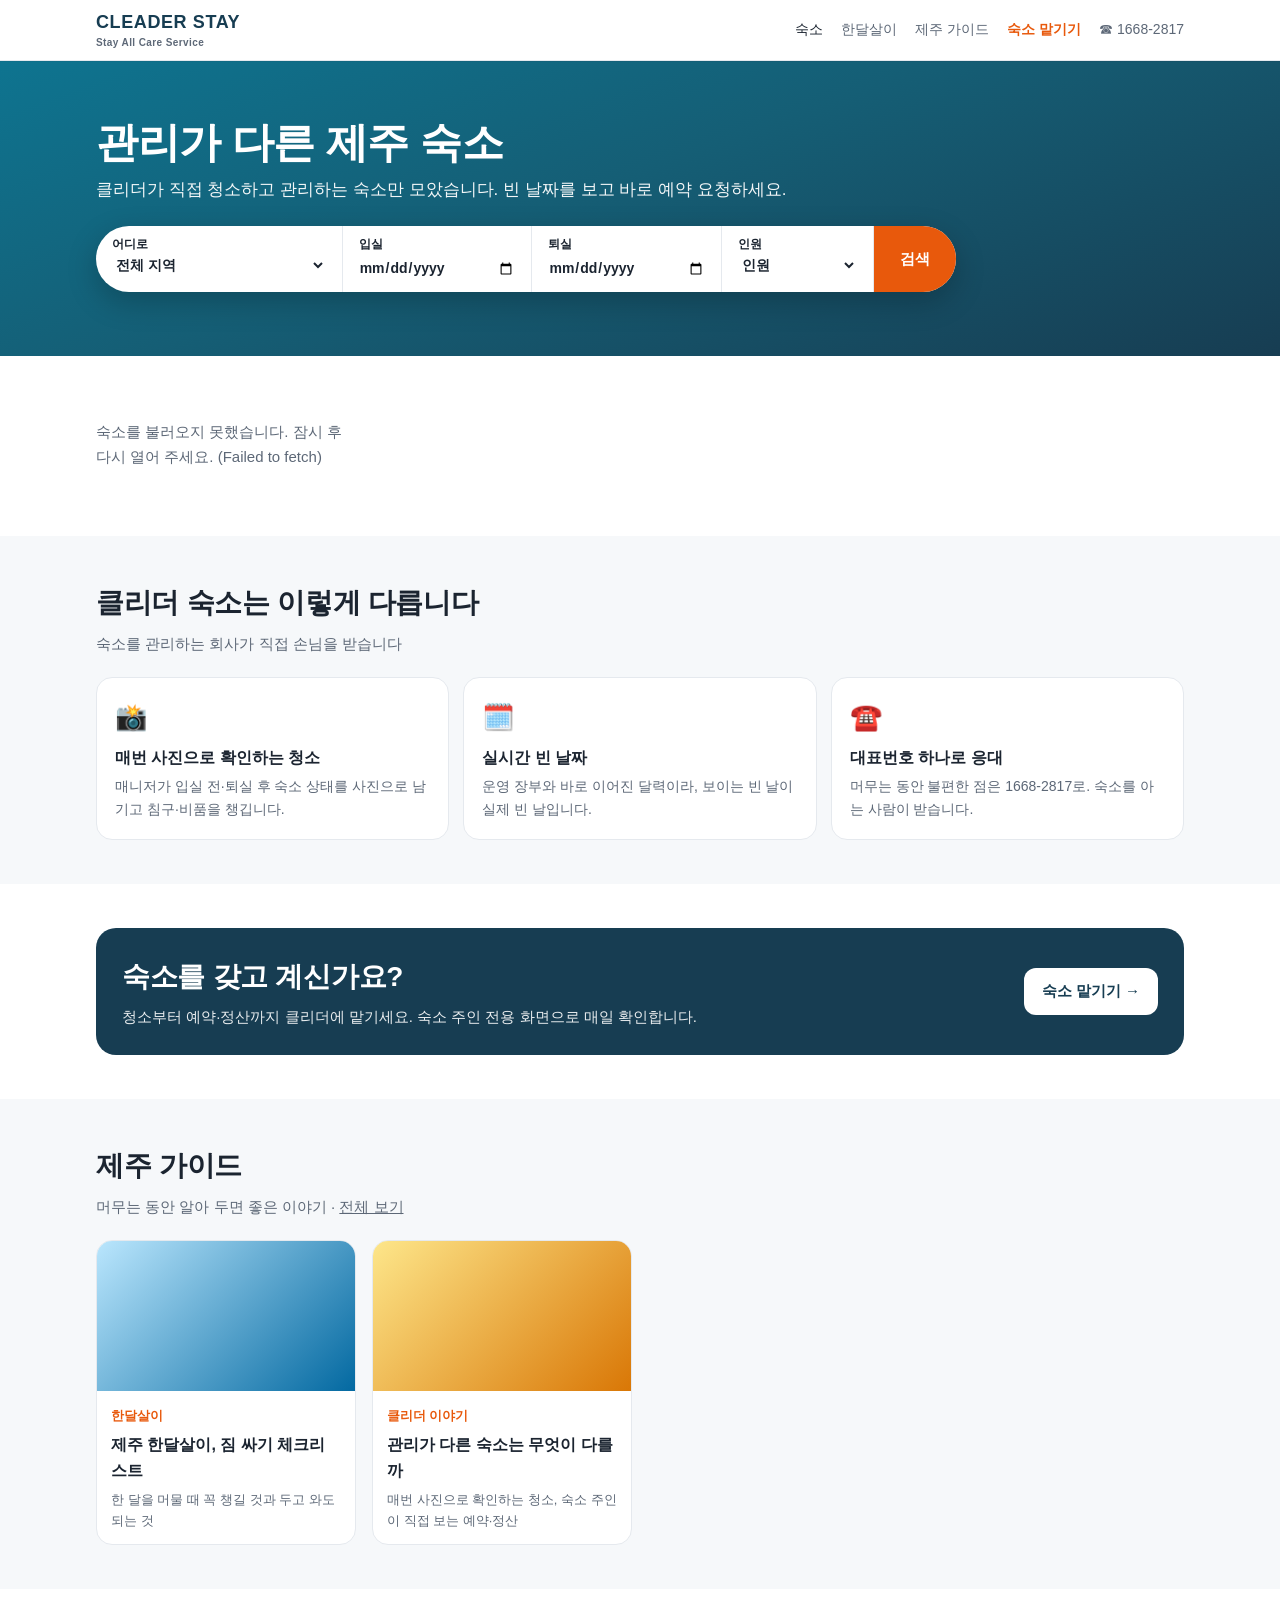
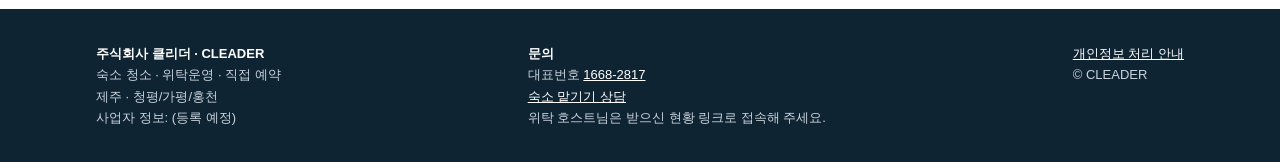
==== index.html @ aacdc653 "Add CLEADER STAY homepage prototype" ====
<!doctype html>
<html lang="ko">
<head>
<meta charset="utf-8">
<meta name="viewport" content="width=device-width,initial-scale=1">
<title>CLEADER STAY · 관리가 다른 제주 숙소</title>
<meta name="description" content="클리더가 직접 청소하고 관리하는 제주·청평 숙소. 단박부터 한달살이까지 빈 날짜를 보고 바로 예약 요청하세요. 문의 1668-2817">
<meta name="robots" content="noindex">
<link rel="stylesheet" href="style.css">
</head>
<body data-page="home">
<header id="hd"></header>
<section class="hero">
  <div class="wrap">
    <h1>관리가 다른 제주 숙소</h1>
    <p>클리더가 직접 청소하고 관리하는 숙소만 모았습니다. 빈 날짜를 보고 바로 예약 요청하세요.</p>
    <form class="search" id="searchForm" autocomplete="off">
      <label>어디로<select id="f-area"><option value="">전체 지역</option></select></label>
      <label>입실<input type="date" id="f-in"></label>
      <label>퇴실<input type="date" id="f-out"></label>
      <label>인원<select id="f-ppl"><option value="">인원</option><option>1</option><option>2</option><option>3</option><option>4</option><option>5</option><option>6</option><option>8</option><option>10</option></select></label>
      <button type="submit">검색</button>
    </form>
  </div>
</section>
<main>
  <div class="wrap">
    <div class="chips" id="chips"></div>
    <div class="grid" id="grid"></div>
  </div>
  <section class="sec soft">
    <div class="wrap">
      <h2>클리더 숙소는 이렇게 다릅니다</h2>
      <p class="lead">숙소를 관리하는 회사가 직접 손님을 받습니다</p>
      <div class="cards3">
        <div class="box"><div class="ic">📸</div><h3>매번 사진으로 확인하는 청소</h3><p>매니저가 입실 전·퇴실 후 숙소 상태를 사진으로 남기고 침구·비품을 챙깁니다.</p></div>
        <div class="box"><div class="ic">🗓️</div><h3>실시간 빈 날짜</h3><p>운영 장부와 바로 이어진 달력이라, 보이는 빈 날이 실제 빈 날입니다.</p></div>
        <div class="box"><div class="ic">☎️</div><h3>대표번호 하나로 응대</h3><p>머무는 동안 불편한 점은 1668-2817로. 숙소를 아는 사람이 받습니다.</p></div>
      </div>
    </div>
  </section>
  <section class="sec">
    <div class="wrap">
      <div class="band">
        <div><h2 style="margin:0 0 4px">숙소를 갖고 계신가요?</h2><p>청소부터 예약·정산까지 클리더에 맡기세요. 숙소 주인 전용 화면으로 매일 확인합니다.</p></div>
        <a class="btn w" href="host.html">숙소 맡기기 →</a>
      </div>
    </div>
  </section>
  <section class="sec soft">
    <div class="wrap">
      <h2>제주 가이드</h2>
      <p class="lead">머무는 동안 알아 두면 좋은 이야기 · <a href="guide.html">전체 보기</a></p>
      <div class="glist" id="guideTeaser"></div>
    </div>
  </section>
</main>
<footer id="ft"></footer>
<script src="guide-data.js"></script>
<script src="app.js"></script>
</body>
</html>
---- style.css ----
:root{--ink:#1b2430;--sub:#5d6877;--line:#e5e9ee;--navy:#173d52;--accent:#e8590c;--bg:#fff;--soft:#f6f8fa;--ok:#15803d}
*{box-sizing:border-box}
html{-webkit-text-size-adjust:100%}
body{margin:0;background:var(--bg);color:var(--ink);font:15px/1.65 -apple-system,BlinkMacSystemFont,"Apple SD Gothic Neo","Pretendard","Malgun Gothic",sans-serif}
a{color:inherit}
img{max-width:100%;display:block}
.wrap{max-width:1120px;margin:0 auto;padding:0 16px}
/* header */
.hd{position:sticky;top:0;z-index:20;background:rgba(255,255,255,.96);backdrop-filter:blur(6px);border-bottom:1px solid var(--line)}
.hd .wrap{display:flex;align-items:center;justify-content:space-between;height:60px;gap:12px}
.logo{text-decoration:none;font-weight:900;letter-spacing:.6px;color:var(--navy);font-size:18px;white-space:nowrap}
.logo small{display:block;font-size:10px;font-weight:600;letter-spacing:.4px;color:var(--sub);margin-top:-3px}
.nav{display:flex;gap:18px;align-items:center;font-size:14px}
.nav a{text-decoration:none;color:var(--sub)}.nav a.on,.nav a:hover{color:var(--ink)}
.nav .host{color:var(--accent);font-weight:700}
.menu-btn{display:none;border:1px solid var(--line);background:#fff;border-radius:10px;padding:6px 10px;font:inherit}
@media (max-width:760px){.nav{display:none;position:absolute;top:60px;left:0;right:0;background:#fff;flex-direction:column;align-items:flex-start;padding:12px 16px;border-bottom:1px solid var(--line)}.nav.open{display:flex}.menu-btn{display:block}}
/* hero */
.hero{background:linear-gradient(160deg,#0e7490 0%,#155e75 45%,#173d52 100%) center/cover;color:#fff;padding:56px 0 64px;position:relative}
.hero.has-img{background-blend-mode:multiply}
.hero h1{margin:0 0 6px;font-size:clamp(26px,4.4vw,42px);line-height:1.25;letter-spacing:-.5px}
.hero p{margin:0 0 22px;opacity:.95;font-size:clamp(14px,2vw,17px)}
.search{display:grid;grid-template-columns:1.3fr 1fr 1fr .8fr auto;background:#fff;color:var(--ink);border-radius:999px;box-shadow:0 10px 30px rgba(0,0,0,.22);overflow:hidden;max-width:860px}
.search label{display:block;padding:9px 16px;border-right:1px solid var(--line);font-size:12px;font-weight:700}
.search select,.search input{display:block;width:100%;border:0;font:inherit;font-size:14px;padding:2px 0;background:transparent;color:var(--ink);outline:none}
.search button{border:0;background:var(--accent);color:#fff;font:inherit;font-weight:800;padding:0 26px;cursor:pointer}
@media (max-width:760px){.search{grid-template-columns:1fr 1fr;border-radius:18px}.search label{border-bottom:1px solid var(--line)}.search button{grid-column:1/-1;padding:12px}}
/* chips & grid */
.chips{display:flex;gap:8px;overflow-x:auto;padding:16px 0 6px;scrollbar-width:none}
.chip{border:1px solid var(--line);border-radius:999px;padding:6px 14px;background:#fff;font:inherit;font-size:13px;white-space:nowrap;cursor:pointer}
.chip.on{background:var(--navy);border-color:var(--navy);color:#fff}
.grid{display:grid;grid-template-columns:repeat(auto-fill,minmax(250px,1fr));gap:22px 18px;padding:12px 0 36px}
.room{text-decoration:none;color:inherit;display:block}
.room .ph{aspect-ratio:4/3;border-radius:16px;background:linear-gradient(135deg,#7dd3fc,#0e7490) center/cover no-repeat;position:relative;overflow:hidden}
.room .badge{position:absolute;left:10px;top:10px;background:#fff;color:var(--ink);font-size:12px;font-weight:700;padding:3px 10px;border-radius:999px}
.room .badge.no{background:#1f2937;color:#fff}
.room h3{margin:10px 0 0;font-size:16px}
.room .meta{color:var(--sub);font-size:13px}
.room .price{margin-top:2px;font-weight:700}
.empty{color:var(--sub);padding:30px 0}
/* sections */
.sec{padding:44px 0}.sec.soft{background:var(--soft)}
.sec h2{margin:0 0 6px;font-size:clamp(20px,3vw,28px);letter-spacing:-.3px}
.sec .lead{color:var(--sub);margin:0 0 20px}
.cards3{display:grid;grid-template-columns:repeat(auto-fit,minmax(230px,1fr));gap:14px}
.box{background:#fff;border:1px solid var(--line);border-radius:16px;padding:18px}
.box .ic{font-size:26px}.box h3{margin:6px 0 4px;font-size:16px}.box p{margin:0;color:var(--sub);font-size:14px}
.band{background:var(--navy);color:#fff;border-radius:20px;padding:26px;display:flex;flex-wrap:wrap;gap:16px;align-items:center;justify-content:space-between}
.band h2{color:#fff}.band p{margin:0;opacity:.9}
.btn{display:inline-block;text-decoration:none;border:0;border-radius:12px;padding:11px 18px;font:inherit;font-weight:800;cursor:pointer;background:var(--accent);color:#fff}
.btn.w{background:#fff;color:var(--navy)}.btn.line{background:#fff;color:var(--navy);border:1px solid var(--line)}
.btn:disabled{opacity:.5;cursor:not-allowed}
/* guide */
.glist{display:grid;grid-template-columns:repeat(auto-fill,minmax(260px,1fr));gap:16px}
.gcard{text-decoration:none;color:inherit;border:1px solid var(--line);border-radius:16px;overflow:hidden;background:#fff;display:block}
.gcard .gp{height:150px;background:linear-gradient(135deg,#fde68a,#f59e0b)}
.gcard div.t{padding:12px 14px}.gcard small{color:var(--accent);font-weight:700}.gcard h3{margin:4px 0;font-size:16px}.gcard p{margin:0;color:var(--sub);font-size:13px}
.article{max-width:720px;margin:0 auto}.article h1{font-size:clamp(24px,4vw,34px);line-height:1.3;margin:0 0 8px}.article h2{font-size:19px;margin:26px 0 8px}
.article .cover{height:240px;border-radius:18px;margin:16px 0 20px}
.article ul{padding-left:20px}.article li{margin:4px 0}
/* room detail */
.gal{display:grid;grid-template-columns:2fr 1fr 1fr;grid-template-rows:180px 180px;gap:8px;border-radius:18px;overflow:hidden;margin:18px 0}
.gal div{background:linear-gradient(135deg,#7dd3fc,#0e7490) center/cover no-repeat;cursor:pointer}
.gal div:first-child{grid-row:1/3}
@media (max-width:760px){.gal{grid-template-columns:1fr 1fr;grid-template-rows:220px 110px}.gal div:first-child{grid-column:1/-1;grid-row:auto}.gal div:nth-child(n+4){display:none}}
.detail{display:grid;grid-template-columns:minmax(0,1fr) 360px;gap:32px;align-items:start}
@media (max-width:900px){.detail{grid-template-columns:1fr}}
.detail h1{margin:0;font-size:clamp(22px,3.4vw,30px)}
.tags{display:flex;flex-wrap:wrap;gap:6px;margin:10px 0}.tags span{background:var(--soft);border:1px solid var(--line);border-radius:999px;padding:2px 10px;font-size:12px}
.desc{white-space:pre-wrap}
.bookbox{position:sticky;top:76px;border:1px solid var(--line);border-radius:18px;padding:18px;box-shadow:0 8px 26px rgba(0,0,0,.08);background:#fff}
.bookbox .pr{font-size:20px;font-weight:800;margin-bottom:6px}
.cal-head{display:flex;justify-content:space-between;align-items:center;margin:8px 0}
.cal-head button{border:1px solid var(--line);background:#fff;border-radius:8px;padding:2px 10px;font:inherit;cursor:pointer}
.cal{display:grid;grid-template-columns:repeat(7,1fr);gap:3px;text-align:center;font-size:13px}
.cal .w{font-size:11px;color:var(--sub)}
.cal .d{padding:6px 0;border-radius:8px;cursor:pointer}
.cal .d:hover{background:#ffedd5}
.cal .d.x{color:#b6bec8;text-decoration:line-through;cursor:not-allowed;background:#f3f4f6}
.cal .d.past{color:#cbd2da;cursor:not-allowed}
.cal .d.sel{background:var(--accent);color:#fff;font-weight:800}
.cal .d.mid{background:#fed7aa}
.legend{font-size:12px;color:var(--sub);margin:6px 0 10px}
.form label{display:block;font-size:13px;font-weight:600;margin-top:8px}
.form input,.form select,.form textarea{display:block;width:100%;margin-top:3px;padding:9px 10px;border:1px solid #d5dbe2;border-radius:10px;font:inherit;background:#fff}
.form textarea{min-height:80px}
.form .two{display:grid;grid-template-columns:1fr 1fr;gap:8px}
.form .chk{display:flex;gap:8px;align-items:flex-start;font-weight:400;font-size:13px;margin-top:10px}.form .chk input{width:auto;margin-top:4px}
.form .hp{position:absolute;left:-9999px;width:1px;height:1px;overflow:hidden}
.note{font-size:12px;color:var(--sub);margin-top:8px}
.msg{margin-top:10px;font-size:14px;min-height:20px}.msg.ok{color:var(--ok);font-weight:700}.msg.bad{color:#b91c1c}
/* steps */
.steps{display:grid;grid-template-columns:repeat(auto-fit,minmax(170px,1fr));gap:10px;counter-reset:s}
.steps div{background:#fff;border:1px solid var(--line);border-radius:14px;padding:14px;counter-increment:s}
.steps div::before{content:counter(s);display:inline-block;width:24px;height:24px;border-radius:50%;background:var(--navy);color:#fff;text-align:center;font-size:13px;line-height:24px;margin-right:6px;font-weight:800}
.mock{border:1px solid var(--line);border-radius:16px;overflow:hidden;background:#fff;box-shadow:0 8px 24px rgba(0,0,0,.07)}
.mock .mh{background:#173d52;color:#fff;padding:10px 14px;font-weight:700;font-size:14px}
.mock .mc{display:grid;grid-template-columns:repeat(7,1fr);gap:3px;padding:12px;font-size:11px}
.mock .mc span{border:1px solid #eef1f4;border-radius:6px;height:40px;padding:2px 4px;color:var(--sub)}
.mock .bar{height:12px;border-radius:6px;margin-top:4px}
/* footer */
.ft{background:#0f2433;color:#c8d3dc;padding:34px 0;font-size:13px;margin-top:20px}
.ft a{color:#fff}.ft .cols{display:flex;flex-wrap:wrap;gap:28px;justify-content:space-between}
.ft b{color:#fff}
.call{position:fixed;right:16px;bottom:16px;z-index:30;background:var(--accent);color:#fff;text-decoration:none;font-weight:800;border-radius:999px;padding:12px 18px;box-shadow:0 8px 20px rgba(232,89,12,.4)}
@media (min-width:900px){.call{display:none}}
.crumb{font-size:13px;color:var(--sub);padding-top:16px}.crumb a{color:var(--sub)}
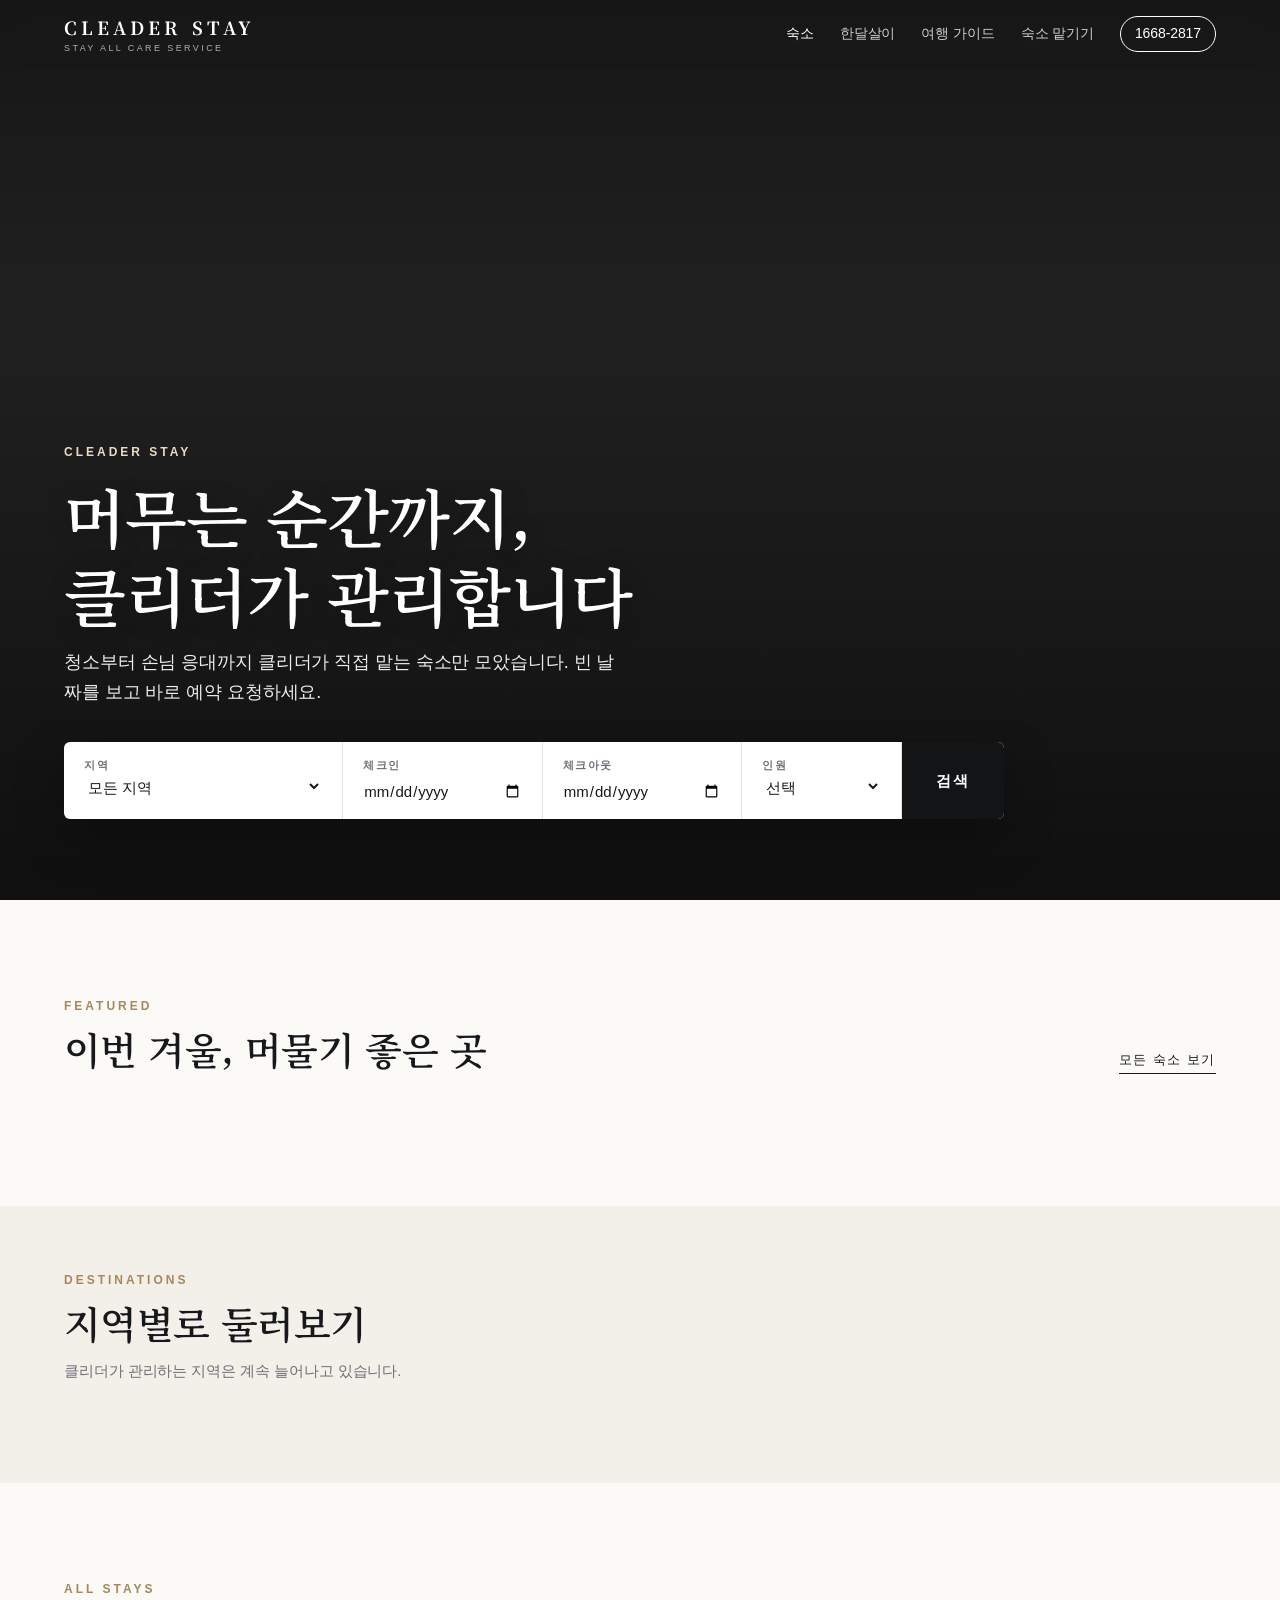
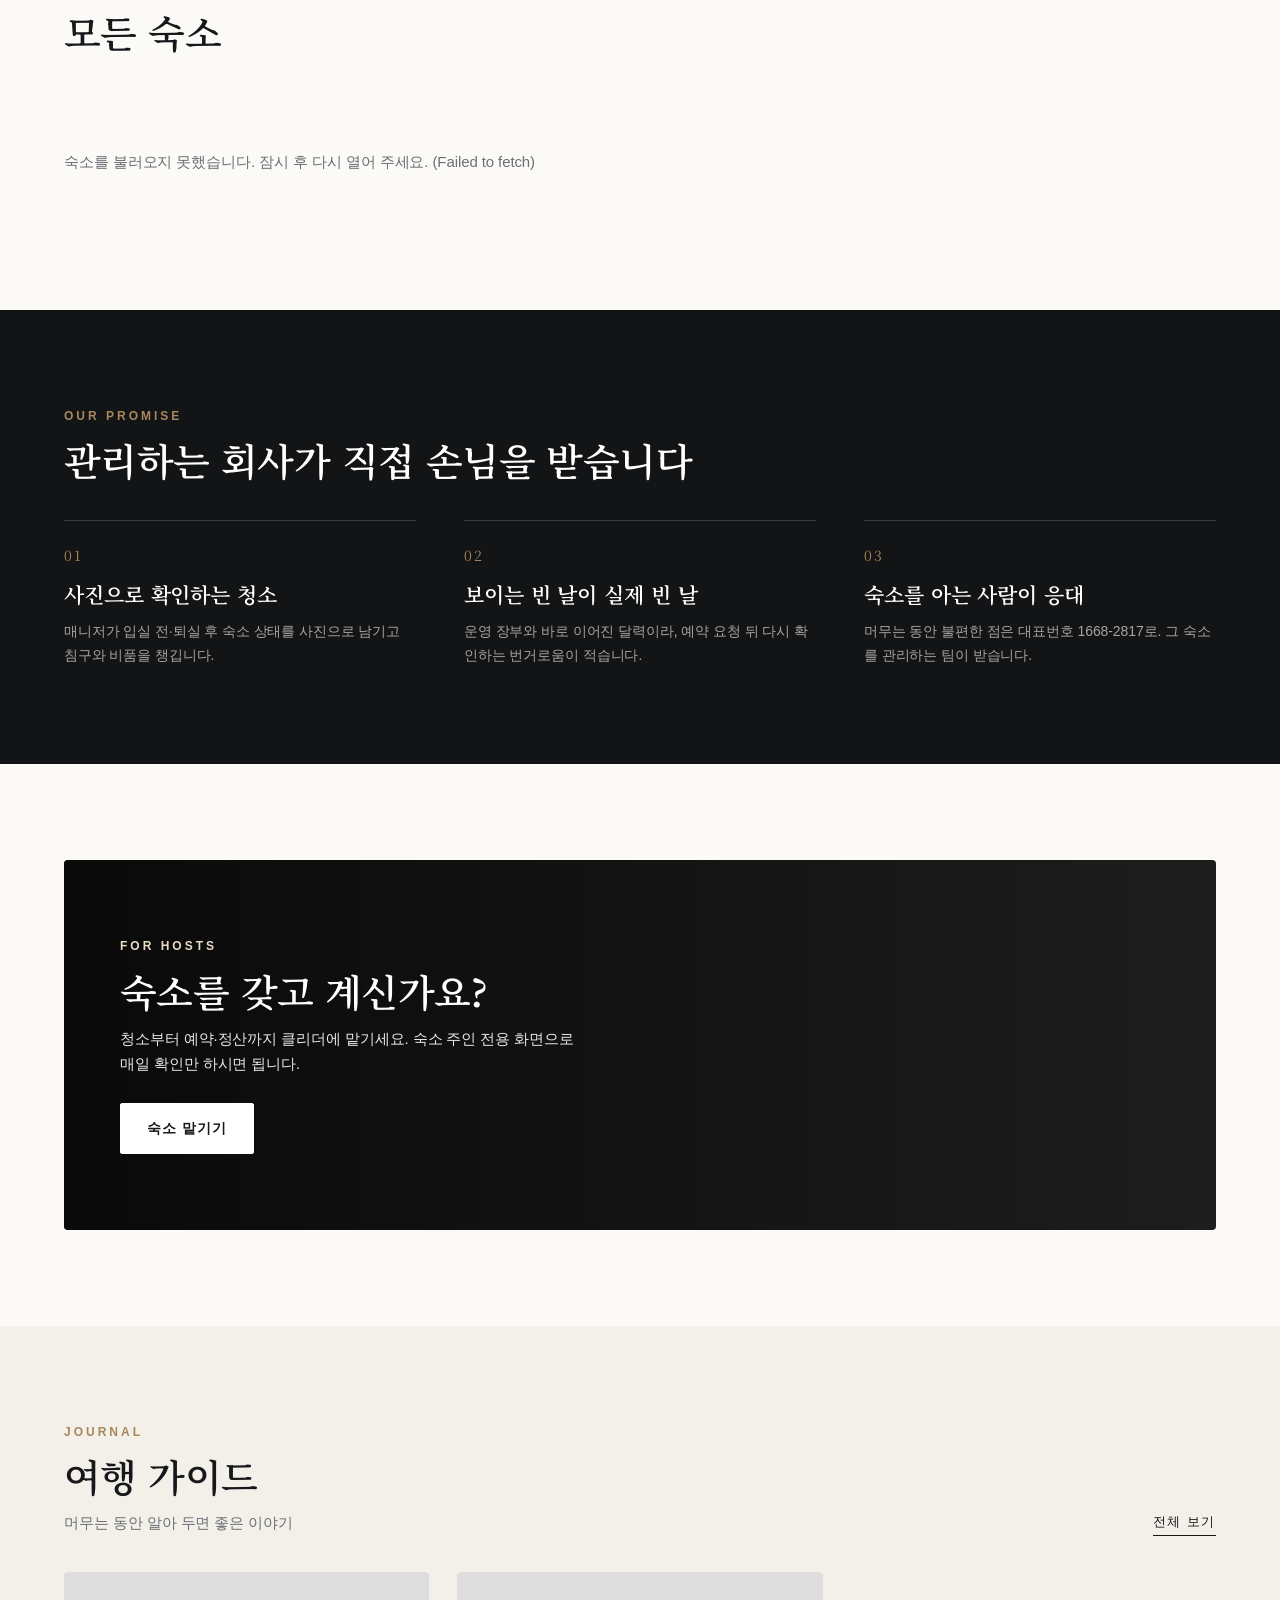
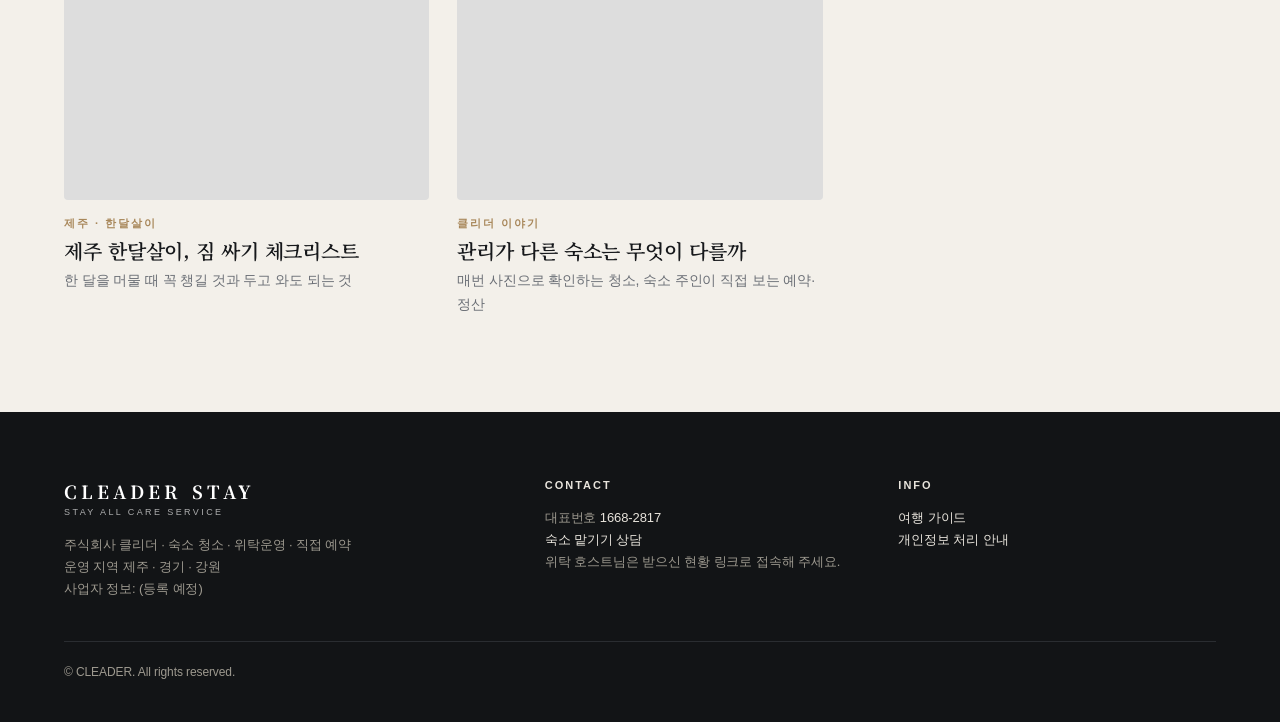
==== commit 9043b6ab: "Add files via upload" ====
--- a/index.html
+++ b/index.html
@@ -3,59 +3,79 @@
 <head>
 <meta charset="utf-8">
 <meta name="viewport" content="width=device-width,initial-scale=1">
-<title>CLEADER STAY · 관리가 다른 제주 숙소</title>
-<meta name="description" content="클리더가 직접 청소하고 관리하는 제주·청평 숙소. 단박부터 한달살이까지 빈 날짜를 보고 바로 예약 요청하세요. 문의 1668-2817">
+<title>CLEADER STAY · 머무는 순간까지, 클리더가 관리합니다</title>
+<meta name="description" content="클리더가 직접 청소하고 관리하는 숙소. 단박부터 한달살이까지 빈 날짜를 보고 바로 예약 요청하세요. 문의 1668-2817">
 <meta name="robots" content="noindex">
+<link rel="preconnect" href="https://fonts.googleapis.com"><link rel="preconnect" href="https://fonts.gstatic.com" crossorigin>
+<link href="https://fonts.googleapis.com/css2?family=Noto+Serif+KR:wght@500;600;700&display=swap" rel="stylesheet">
 <link rel="stylesheet" href="style.css">
 </head>
-<body data-page="home">
+<body data-page="home" class="over">
 <header id="hd"></header>
-<section class="hero">
+<section class="hero" id="hero">
   <div class="wrap">
-    <h1>관리가 다른 제주 숙소</h1>
-    <p>클리더가 직접 청소하고 관리하는 숙소만 모았습니다. 빈 날짜를 보고 바로 예약 요청하세요.</p>
+    <div class="eyebrow">CLEADER STAY</div>
+    <h1>머무는 순간까지,<br>클리더가 관리합니다</h1>
+    <p class="sub">청소부터 손님 응대까지 클리더가 직접 맡는 숙소만 모았습니다. 빈 날짜를 보고 바로 예약 요청하세요.</p>
     <form class="search" id="searchForm" autocomplete="off">
-      <label>어디로<select id="f-area"><option value="">전체 지역</option></select></label>
-      <label>입실<input type="date" id="f-in"></label>
-      <label>퇴실<input type="date" id="f-out"></label>
-      <label>인원<select id="f-ppl"><option value="">인원</option><option>1</option><option>2</option><option>3</option><option>4</option><option>5</option><option>6</option><option>8</option><option>10</option></select></label>
+      <label>지역<select id="f-area"><option value="">모든 지역</option></select></label>
+      <label>체크인<input type="date" id="f-in"></label>
+      <label>체크아웃<input type="date" id="f-out"></label>
+      <label>인원<select id="f-ppl"><option value="">선택</option><option>1</option><option>2</option><option>3</option><option>4</option><option>5</option><option>6</option><option>8</option><option>10</option></select></label>
       <button type="submit">검색</button>
     </form>
   </div>
+  <div class="credit" id="heroCredit"></div>
 </section>
 <main>
-  <div class="wrap">
-    <div class="chips" id="chips"></div>
-    <div class="grid" id="grid"></div>
-  </div>
-  <section class="sec soft">
+  <section class="sec">
     <div class="wrap">
-      <h2>클리더 숙소는 이렇게 다릅니다</h2>
-      <p class="lead">숙소를 관리하는 회사가 직접 손님을 받습니다</p>
-      <div class="cards3">
-        <div class="box"><div class="ic">📸</div><h3>매번 사진으로 확인하는 청소</h3><p>매니저가 입실 전·퇴실 후 숙소 상태를 사진으로 남기고 침구·비품을 챙깁니다.</p></div>
-        <div class="box"><div class="ic">🗓️</div><h3>실시간 빈 날짜</h3><p>운영 장부와 바로 이어진 달력이라, 보이는 빈 날이 실제 빈 날입니다.</p></div>
-        <div class="box"><div class="ic">☎️</div><h3>대표번호 하나로 응대</h3><p>머무는 동안 불편한 점은 1668-2817로. 숙소를 아는 사람이 받습니다.</p></div>
+      <div class="sh"><div><div class="eyebrow">Featured</div><h2 id="featTitle">지금, 머물기 좋은 곳</h2></div><a class="more" href="#all">모든 숙소 보기</a></div>
+      <div class="feature" id="feature"></div>
+    </div>
+  </section>
+  <section class="sec soft tight" id="regionSec">
+    <div class="wrap">
+      <div class="sh"><div><div class="eyebrow">Destinations</div><h2>지역별로 둘러보기</h2><p>클리더가 관리하는 지역은 계속 늘어나고 있습니다.</p></div></div>
+      <div class="regions" id="regions"></div>
+    </div>
+  </section>
+  <section class="sec" id="all">
+    <div class="wrap">
+      <div class="sh"><div><div class="eyebrow">All stays</div><h2 id="allTitle">모든 숙소</h2></div></div>
+      <div class="filters" id="chips"></div>
+      <div class="grid" id="grid"></div>
+    </div>
+  </section>
+  <section class="sec dark">
+    <div class="wrap">
+      <div class="sh"><div><div class="eyebrow">Our promise</div><h2 style="color:#fff">관리하는 회사가 직접 손님을 받습니다</h2></div></div>
+      <div class="promise">
+        <div><em>01</em><h3>사진으로 확인하는 청소</h3><p>매니저가 입실 전·퇴실 후 숙소 상태를 사진으로 남기고 침구와 비품을 챙깁니다.</p></div>
+        <div><em>02</em><h3>보이는 빈 날이 실제 빈 날</h3><p>운영 장부와 바로 이어진 달력이라, 예약 요청 뒤 다시 확인하는 번거로움이 적습니다.</p></div>
+        <div><em>03</em><h3>숙소를 아는 사람이 응대</h3><p>머무는 동안 불편한 점은 대표번호 1668-2817로. 그 숙소를 관리하는 팀이 받습니다.</p></div>
       </div>
     </div>
   </section>
   <section class="sec">
     <div class="wrap">
-      <div class="band">
-        <div><h2 style="margin:0 0 4px">숙소를 갖고 계신가요?</h2><p>청소부터 예약·정산까지 클리더에 맡기세요. 숙소 주인 전용 화면으로 매일 확인합니다.</p></div>
-        <a class="btn w" href="host.html">숙소 맡기기 →</a>
+      <div class="band" id="hostBand">
+        <div class="eyebrow" style="color:#e9dcc6">For hosts</div>
+        <h2>숙소를 갖고 계신가요?</h2>
+        <p>청소부터 예약·정산까지 클리더에 맡기세요. 숙소 주인 전용 화면으로 매일 확인만 하시면 됩니다.</p>
+        <a class="btn w" href="host.html">숙소 맡기기</a>
       </div>
     </div>
   </section>
   <section class="sec soft">
     <div class="wrap">
-      <h2>제주 가이드</h2>
-      <p class="lead">머무는 동안 알아 두면 좋은 이야기 · <a href="guide.html">전체 보기</a></p>
+      <div class="sh"><div><div class="eyebrow">Journal</div><h2>여행 가이드</h2><p>머무는 동안 알아 두면 좋은 이야기</p></div><a class="more" href="guide.html">전체 보기</a></div>
       <div class="glist" id="guideTeaser"></div>
     </div>
   </section>
 </main>
 <footer id="ft"></footer>
+<script src="regions.js"></script>
 <script src="guide-data.js"></script>
 <script src="app.js"></script>
 </body>
--- a/style.css
+++ b/style.css
@@ -1,107 +1,226 @@
-:root{--ink:#1b2430;--sub:#5d6877;--line:#e5e9ee;--navy:#173d52;--accent:#e8590c;--bg:#fff;--soft:#f6f8fa;--ok:#15803d}
+/* CLEADER STAY · 사진 중심 고급형 (2026-11-25) */
+:root{--ink:#16181b;--sub:#6b6f76;--line:#e7e4de;--bg:#fbfaf7;--card:#fff;--soft:#f3f0ea;--dark:#121416;--gold:#a8875a;--ok:#2f6b3a;--bad:#a33a2b;
+--serif:"Noto Serif KR","Nanum Myeongjo",serif;--sans:"Pretendard",-apple-system,BlinkMacSystemFont,"Apple SD Gothic Neo","Malgun Gothic",sans-serif}
 *{box-sizing:border-box}
-html{-webkit-text-size-adjust:100%}
-body{margin:0;background:var(--bg);color:var(--ink);font:15px/1.65 -apple-system,BlinkMacSystemFont,"Apple SD Gothic Neo","Pretendard","Malgun Gothic",sans-serif}
+html{-webkit-text-size-adjust:100%;scroll-behavior:smooth}
+body{margin:0;background:var(--bg);color:var(--ink);font:15px/1.7 var(--sans);letter-spacing:-.1px}
 a{color:inherit}
 img{max-width:100%;display:block}
-.wrap{max-width:1120px;margin:0 auto;padding:0 16px}
-/* header */
-.hd{position:sticky;top:0;z-index:20;background:rgba(255,255,255,.96);backdrop-filter:blur(6px);border-bottom:1px solid var(--line)}
-.hd .wrap{display:flex;align-items:center;justify-content:space-between;height:60px;gap:12px}
-.logo{text-decoration:none;font-weight:900;letter-spacing:.6px;color:var(--navy);font-size:18px;white-space:nowrap}
-.logo small{display:block;font-size:10px;font-weight:600;letter-spacing:.4px;color:var(--sub);margin-top:-3px}
-.nav{display:flex;gap:18px;align-items:center;font-size:14px}
-.nav a{text-decoration:none;color:var(--sub)}.nav a.on,.nav a:hover{color:var(--ink)}
-.nav .host{color:var(--accent);font-weight:700}
-.menu-btn{display:none;border:1px solid var(--line);background:#fff;border-radius:10px;padding:6px 10px;font:inherit}
-@media (max-width:760px){.nav{display:none;position:absolute;top:60px;left:0;right:0;background:#fff;flex-direction:column;align-items:flex-start;padding:12px 16px;border-bottom:1px solid var(--line)}.nav.open{display:flex}.menu-btn{display:block}}
-/* hero */
-.hero{background:linear-gradient(160deg,#0e7490 0%,#155e75 45%,#173d52 100%) center/cover;color:#fff;padding:56px 0 64px;position:relative}
-.hero.has-img{background-blend-mode:multiply}
-.hero h1{margin:0 0 6px;font-size:clamp(26px,4.4vw,42px);line-height:1.25;letter-spacing:-.5px}
-.hero p{margin:0 0 22px;opacity:.95;font-size:clamp(14px,2vw,17px)}
-.search{display:grid;grid-template-columns:1.3fr 1fr 1fr .8fr auto;background:#fff;color:var(--ink);border-radius:999px;box-shadow:0 10px 30px rgba(0,0,0,.22);overflow:hidden;max-width:860px}
-.search label{display:block;padding:9px 16px;border-right:1px solid var(--line);font-size:12px;font-weight:700}
-.search select,.search input{display:block;width:100%;border:0;font:inherit;font-size:14px;padding:2px 0;background:transparent;color:var(--ink);outline:none}
-.search button{border:0;background:var(--accent);color:#fff;font:inherit;font-weight:800;padding:0 26px;cursor:pointer}
-@media (max-width:760px){.search{grid-template-columns:1fr 1fr;border-radius:18px}.search label{border-bottom:1px solid var(--line)}.search button{grid-column:1/-1;padding:12px}}
-/* chips & grid */
-.chips{display:flex;gap:8px;overflow-x:auto;padding:16px 0 6px;scrollbar-width:none}
-.chip{border:1px solid var(--line);border-radius:999px;padding:6px 14px;background:#fff;font:inherit;font-size:13px;white-space:nowrap;cursor:pointer}
-.chip.on{background:var(--navy);border-color:var(--navy);color:#fff}
-.grid{display:grid;grid-template-columns:repeat(auto-fill,minmax(250px,1fr));gap:22px 18px;padding:12px 0 36px}
+.wrap{max-width:1200px;margin:0 auto;padding:0 24px}
+@media (max-width:640px){.wrap{padding:0 16px}}
+.serif{font-family:var(--serif)}
+.eyebrow{font-size:12px;letter-spacing:3px;text-transform:uppercase;color:var(--gold);font-weight:600}
+/* ---------- header ---------- */
+.hd{position:sticky;top:0;z-index:40;background:rgba(251,250,247,.94);backdrop-filter:blur(10px);border-bottom:1px solid var(--line);transition:background .25s,border-color .25s,color .25s}
+.hd .wrap{display:flex;align-items:center;justify-content:space-between;height:68px;gap:16px}
+.logo{text-decoration:none;font-family:var(--serif);font-weight:700;letter-spacing:4px;font-size:18px;white-space:nowrap}
+.logo small{display:block;font-family:var(--sans);font-size:9px;font-weight:500;letter-spacing:2.4px;opacity:.65;margin-top:-2px}
+.nav{display:flex;gap:26px;align-items:center;font-size:14px}
+.nav a{text-decoration:none;opacity:.78}.nav a.on,.nav a:hover{opacity:1}
+.nav .tel{border:1px solid currentColor;border-radius:999px;padding:5px 14px;opacity:1}
+.menu-btn{display:none;border:0;background:transparent;color:inherit;font-size:22px;padding:4px 6px;cursor:pointer}
+body.over .hd{position:fixed;left:0;right:0;background:transparent;border-color:transparent;color:#fff}
+body.over .hd.solid{background:rgba(251,250,247,.96);border-color:var(--line);color:var(--ink)}
+@media (max-width:860px){
+  .nav{display:none;position:absolute;top:68px;left:0;right:0;background:var(--bg);color:var(--ink);flex-direction:column;align-items:flex-start;padding:14px 20px 20px;gap:14px;border-bottom:1px solid var(--line)}
+  .nav.open{display:flex}.menu-btn{display:block}
+}
+/* ---------- hero ---------- */
+.hero{position:relative;min-height:100vh;min-height:100svh;display:flex;align-items:flex-end;color:#fff;background:#222 center/cover no-repeat}
+.hero::before{content:"";position:absolute;inset:0;background:linear-gradient(180deg,rgba(0,0,0,.35) 0%,rgba(0,0,0,.05) 35%,rgba(0,0,0,.55) 100%)}
+.hero .wrap{position:relative;width:100%;padding-bottom:9vh}
+.hero .eyebrow{color:#e9dcc6}
+.hero h1{font-family:var(--serif);font-weight:600;font-size:clamp(32px,5.6vw,64px);line-height:1.22;letter-spacing:-1px;margin:14px 0 14px;text-shadow:0 2px 24px rgba(0,0,0,.25)}
+.hero p.sub{margin:0 0 34px;font-size:clamp(15px,1.7vw,18px);opacity:.92;max-width:560px}
+.hero .credit{position:absolute;right:24px;bottom:18px;font-size:11px;opacity:.7;letter-spacing:.5px}
+.hero.short{min-height:62vh;align-items:flex-end}
+/* search */
+.search{display:grid;grid-template-columns:1.4fr 1fr 1fr .8fr auto;background:#fff;color:var(--ink);border-radius:6px;box-shadow:0 18px 50px rgba(0,0,0,.28);max-width:940px}
+.search label{display:block;padding:14px 20px;border-right:1px solid var(--line);font-size:11px;letter-spacing:1.5px;color:var(--sub);font-weight:600}
+.search select,.search input{display:block;width:100%;border:0;font:inherit;font-size:15px;letter-spacing:0;padding:3px 0 0;background:transparent;color:var(--ink);outline:none;font-weight:500}
+.search button{border:0;background:var(--dark);color:#fff;font:inherit;font-weight:600;letter-spacing:2px;padding:0 34px;cursor:pointer;border-radius:0 6px 6px 0}
+.search button:hover{background:#000}
+@media (max-width:760px){.search{grid-template-columns:1fr 1fr}.search label{border-bottom:1px solid var(--line)}.search label:first-child{grid-column:1/-1}.search button{grid-column:1/-1;padding:15px;border-radius:0 0 6px 6px}}
+/* ---------- sections ---------- */
+.sec{padding:96px 0}
+.sec.tight{padding:64px 0}
+.sec.soft{background:var(--soft)}
+.sec.dark{background:var(--dark);color:#e8e4dc}
+.sh{display:flex;justify-content:space-between;align-items:flex-end;gap:20px;margin-bottom:36px;flex-wrap:wrap}
+.sh h2,.sec h2{font-family:var(--serif);font-weight:600;font-size:clamp(24px,3.2vw,38px);line-height:1.3;letter-spacing:-.6px;margin:8px 0 0}
+.sh p,.lead{color:var(--sub);margin:10px 0 0;max-width:620px}
+.sec.dark .lead,.sec.dark .sh p{color:#a9a49b}
+.more{font-size:13px;letter-spacing:1.5px;text-decoration:none;border-bottom:1px solid currentColor;padding-bottom:2px;white-space:nowrap}
+@media (max-width:640px){.sec{padding:64px 0}.sec.tight{padding:48px 0}}
+/* ---------- room cards ---------- */
+.feature{display:grid;grid-template-columns:1.25fr 1fr 1fr;gap:20px}
+.feature .room .ph{aspect-ratio:auto;height:min(560px,44vw)}
+@media (max-width:900px){.feature{grid-template-columns:1fr 1fr}.feature .room:first-child{grid-column:1/-1}.feature .room .ph{height:52vw}.feature .room:first-child .ph{height:56vw}}
+@media (max-width:560px){.feature{display:flex;overflow-x:auto;scroll-snap-type:x mandatory;gap:14px;margin:0 -16px;padding:0 16px 6px;scrollbar-width:none}.feature .room{flex:0 0 78%;scroll-snap-align:start}.feature .room:first-child .ph,.feature .room .ph{height:auto;aspect-ratio:3/4}}
+.grid{display:grid;grid-template-columns:repeat(auto-fill,minmax(260px,1fr));gap:40px 22px}
 .room{text-decoration:none;color:inherit;display:block}
-.room .ph{aspect-ratio:4/3;border-radius:16px;background:linear-gradient(135deg,#7dd3fc,#0e7490) center/cover no-repeat;position:relative;overflow:hidden}
-.room .badge{position:absolute;left:10px;top:10px;background:#fff;color:var(--ink);font-size:12px;font-weight:700;padding:3px 10px;border-radius:999px}
-.room .badge.no{background:#1f2937;color:#fff}
-.room h3{margin:10px 0 0;font-size:16px}
+.room .ph{position:relative;aspect-ratio:4/5;overflow:hidden;background:var(--soft);border-radius:4px}
+.room .ph img{width:100%;height:100%;object-fit:cover;transition:transform .9s cubic-bezier(.2,.7,.2,1)}
+.room:hover .ph img{transform:scale(1.045)}
+.room .ph.none{display:flex;align-items:center;justify-content:center;background:linear-gradient(160deg,#ece6dc,#d9cfbf);color:#8a7b64;font-family:var(--serif);font-size:15px;letter-spacing:1px}
+.room .badge{position:absolute;left:12px;top:12px;background:rgba(255,255,255,.95);color:var(--ink);font-size:12px;font-weight:600;padding:4px 10px;border-radius:2px}
+.room .badge.no{background:rgba(18,20,22,.86);color:#fff}
+.room .area{margin-top:14px;font-size:11px;letter-spacing:2px;color:var(--gold);font-weight:600}
+.room h3{margin:3px 0 2px;font-family:var(--serif);font-weight:600;font-size:20px;letter-spacing:-.3px}
 .room .meta{color:var(--sub);font-size:13px}
-.room .price{margin-top:2px;font-weight:700}
-.empty{color:var(--sub);padding:30px 0}
-/* sections */
-.sec{padding:44px 0}.sec.soft{background:var(--soft)}
-.sec h2{margin:0 0 6px;font-size:clamp(20px,3vw,28px);letter-spacing:-.3px}
-.sec .lead{color:var(--sub);margin:0 0 20px}
-.cards3{display:grid;grid-template-columns:repeat(auto-fit,minmax(230px,1fr));gap:14px}
-.box{background:#fff;border:1px solid var(--line);border-radius:16px;padding:18px}
-.box .ic{font-size:26px}.box h3{margin:6px 0 4px;font-size:16px}.box p{margin:0;color:var(--sub);font-size:14px}
-.band{background:var(--navy);color:#fff;border-radius:20px;padding:26px;display:flex;flex-wrap:wrap;gap:16px;align-items:center;justify-content:space-between}
-.band h2{color:#fff}.band p{margin:0;opacity:.9}
-.btn{display:inline-block;text-decoration:none;border:0;border-radius:12px;padding:11px 18px;font:inherit;font-weight:800;cursor:pointer;background:var(--accent);color:#fff}
-.btn.w{background:#fff;color:var(--navy)}.btn.line{background:#fff;color:var(--navy);border:1px solid var(--line)}
-.btn:disabled{opacity:.5;cursor:not-allowed}
-/* guide */
-.glist{display:grid;grid-template-columns:repeat(auto-fill,minmax(260px,1fr));gap:16px}
-.gcard{text-decoration:none;color:inherit;border:1px solid var(--line);border-radius:16px;overflow:hidden;background:#fff;display:block}
-.gcard .gp{height:150px;background:linear-gradient(135deg,#fde68a,#f59e0b)}
-.gcard div.t{padding:12px 14px}.gcard small{color:var(--accent);font-weight:700}.gcard h3{margin:4px 0;font-size:16px}.gcard p{margin:0;color:var(--sub);font-size:13px}
-.article{max-width:720px;margin:0 auto}.article h1{font-size:clamp(24px,4vw,34px);line-height:1.3;margin:0 0 8px}.article h2{font-size:19px;margin:26px 0 8px}
-.article .cover{height:240px;border-radius:18px;margin:16px 0 20px}
-.article ul{padding-left:20px}.article li{margin:4px 0}
-/* room detail */
-.gal{display:grid;grid-template-columns:2fr 1fr 1fr;grid-template-rows:180px 180px;gap:8px;border-radius:18px;overflow:hidden;margin:18px 0}
-.gal div{background:linear-gradient(135deg,#7dd3fc,#0e7490) center/cover no-repeat;cursor:pointer}
+.room .price{margin-top:4px;font-size:14px;font-weight:600}
+.empty{color:var(--sub);padding:40px 0;grid-column:1/-1}
+/* ---------- regions ---------- */
+.regions{display:grid;grid-template-columns:repeat(auto-fill,minmax(230px,1fr));gap:16px}
+.region{position:relative;display:block;aspect-ratio:4/3;border-radius:4px;overflow:hidden;color:#fff;text-decoration:none;background:#333 center/cover no-repeat}
+.region::after{content:"";position:absolute;inset:0;background:linear-gradient(180deg,rgba(0,0,0,0) 35%,rgba(0,0,0,.6))}
+.region div{position:absolute;left:20px;bottom:16px;right:20px;z-index:1}
+.region b{display:block;font-family:var(--serif);font-size:24px;font-weight:600}
+.region span{font-size:13px;opacity:.88}
+.region.soon{background:linear-gradient(160deg,#2a2d31,#3b3530);border:1px dashed rgba(255,255,255,.25)}
+.region.soon::after{display:none}
+/* filter bar */
+.filters{display:flex;gap:8px;flex-wrap:wrap;margin:-12px 0 28px}
+.chip{border:1px solid var(--line);border-radius:999px;padding:7px 16px;background:transparent;font:inherit;font-size:13px;white-space:nowrap;cursor:pointer;color:var(--ink)}
+.chip.on{background:var(--dark);border-color:var(--dark);color:#fff}
+.chip:hover{border-color:var(--ink)}
+/* ---------- promise ---------- */
+.promise{display:grid;grid-template-columns:repeat(3,1fr);gap:48px}
+.promise div{border-top:1px solid rgba(255,255,255,.18);padding-top:22px}
+.promise em{font-style:normal;font-family:var(--serif);color:var(--gold);font-size:14px;letter-spacing:2px}
+.promise h3{font-family:var(--serif);font-weight:600;font-size:21px;margin:8px 0 8px;color:#fff}
+.promise p{margin:0;color:#a9a49b;font-size:14px}
+@media (max-width:760px){.promise{grid-template-columns:1fr;gap:28px}}
+/* host band */
+.band{position:relative;border-radius:4px;overflow:hidden;color:#fff;background:#222 center/cover no-repeat;padding:76px 56px}
+.band::before{content:"";position:absolute;inset:0;background:linear-gradient(90deg,rgba(0,0,0,.72),rgba(0,0,0,.15))}
+.band>*{position:relative}
+.band h2{color:#fff;margin:10px 0 10px}.band p{margin:0 0 26px;opacity:.9;max-width:460px}
+@media (max-width:640px){.band{padding:48px 24px}}
+/* buttons */
+.btn{display:inline-block;text-decoration:none;border:1px solid var(--dark);border-radius:2px;padding:13px 26px;font:inherit;font-size:14px;font-weight:600;letter-spacing:1px;cursor:pointer;background:var(--dark);color:#fff;text-align:center}
+.btn:hover{background:#000}
+.btn.w{background:#fff;color:var(--ink);border-color:#fff}.btn.w:hover{background:#f1ede6}
+.btn.ghost{background:transparent;color:#fff;border-color:rgba(255,255,255,.7)}
+.btn.line{background:transparent;color:var(--ink);border-color:var(--ink)}
+.btn:disabled{opacity:.45;cursor:not-allowed}
+/* ---------- guide ---------- */
+.glist{display:grid;grid-template-columns:repeat(auto-fill,minmax(300px,1fr));gap:28px}
+.gcard{text-decoration:none;color:inherit;display:block}
+.gcard .gp{aspect-ratio:16/10;border-radius:4px;background:#ddd center/cover no-repeat}
+.gcard small{display:block;margin-top:14px;font-size:11px;letter-spacing:2px;color:var(--gold);font-weight:600}
+.gcard h3{margin:4px 0 4px;font-family:var(--serif);font-weight:600;font-size:20px;line-height:1.4}
+.gcard p{margin:0;color:var(--sub);font-size:14px}
+.article{max-width:720px;margin:0 auto}
+.article h1{font-family:var(--serif);font-weight:600;font-size:clamp(28px,4.4vw,42px);line-height:1.3;margin:10px 0 12px;letter-spacing:-.6px}
+.article h2{font-family:var(--serif);font-weight:600;font-size:22px;margin:40px 0 10px}
+.article p{font-size:16px;line-height:1.9}
+.article .cover{aspect-ratio:16/9;border-radius:4px;margin:28px 0 30px;background:#ddd center/cover no-repeat}
+.article ul{padding-left:20px}.article li{margin:6px 0;font-size:16px}
+/* ---------- room detail ---------- */
+.crumb{font-size:12px;letter-spacing:1px;color:var(--sub);padding:26px 0 0}.crumb a{color:var(--sub);text-decoration:none}.crumb a:hover{color:var(--ink)}
+.rhead{display:flex;justify-content:space-between;align-items:flex-end;gap:16px;flex-wrap:wrap;margin:10px 0 22px}
+.rhead h1{margin:2px 0 0;font-family:var(--serif);font-weight:600;font-size:clamp(28px,4vw,44px);letter-spacing:-.8px;line-height:1.25}
+.rhead .meta{color:var(--sub);font-size:14px}
+.gal{position:relative;display:grid;grid-template-columns:2fr 1fr 1fr;grid-template-rows:260px 260px;gap:8px;border-radius:4px;overflow:hidden}
+.gal div{background:var(--soft) center/cover no-repeat;cursor:zoom-in;transition:filter .3s}
+.gal div:hover{filter:brightness(.9)}
 .gal div:first-child{grid-row:1/3}
-@media (max-width:760px){.gal{grid-template-columns:1fr 1fr;grid-template-rows:220px 110px}.gal div:first-child{grid-column:1/-1;grid-row:auto}.gal div:nth-child(n+4){display:none}}
-.detail{display:grid;grid-template-columns:minmax(0,1fr) 360px;gap:32px;align-items:start}
-@media (max-width:900px){.detail{grid-template-columns:1fr}}
-.detail h1{margin:0;font-size:clamp(22px,3.4vw,30px)}
-.tags{display:flex;flex-wrap:wrap;gap:6px;margin:10px 0}.tags span{background:var(--soft);border:1px solid var(--line);border-radius:999px;padding:2px 10px;font-size:12px}
-.desc{white-space:pre-wrap}
-.bookbox{position:sticky;top:76px;border:1px solid var(--line);border-radius:18px;padding:18px;box-shadow:0 8px 26px rgba(0,0,0,.08);background:#fff}
-.bookbox .pr{font-size:20px;font-weight:800;margin-bottom:6px}
-.cal-head{display:flex;justify-content:space-between;align-items:center;margin:8px 0}
-.cal-head button{border:1px solid var(--line);background:#fff;border-radius:8px;padding:2px 10px;font:inherit;cursor:pointer}
-.cal{display:grid;grid-template-columns:repeat(7,1fr);gap:3px;text-align:center;font-size:13px}
-.cal .w{font-size:11px;color:var(--sub)}
-.cal .d{padding:6px 0;border-radius:8px;cursor:pointer}
-.cal .d:hover{background:#ffedd5}
-.cal .d.x{color:#b6bec8;text-decoration:line-through;cursor:not-allowed;background:#f3f4f6}
-.cal .d.past{color:#cbd2da;cursor:not-allowed}
-.cal .d.sel{background:var(--accent);color:#fff;font-weight:800}
-.cal .d.mid{background:#fed7aa}
-.legend{font-size:12px;color:var(--sub);margin:6px 0 10px}
-.form label{display:block;font-size:13px;font-weight:600;margin-top:8px}
-.form input,.form select,.form textarea{display:block;width:100%;margin-top:3px;padding:9px 10px;border:1px solid #d5dbe2;border-radius:10px;font:inherit;background:#fff}
-.form textarea{min-height:80px}
-.form .two{display:grid;grid-template-columns:1fr 1fr;gap:8px}
-.form .chk{display:flex;gap:8px;align-items:flex-start;font-weight:400;font-size:13px;margin-top:10px}.form .chk input{width:auto;margin-top:4px}
+.gal .all{position:absolute;right:16px;bottom:16px;background:#fff;color:var(--ink);border:1px solid var(--ink);border-radius:2px;padding:8px 14px;font:inherit;font-size:13px;font-weight:600;cursor:pointer}
+@media (max-width:760px){.gal{display:flex;overflow-x:auto;scroll-snap-type:x mandatory;grid-template-rows:none;margin:0 -16px;border-radius:0;scrollbar-width:none}.gal div{flex:0 0 100%;height:72vw;max-height:440px;scroll-snap-align:start}.gal .all{bottom:12px;right:12px}}
+.detail{display:grid;grid-template-columns:minmax(0,1fr) 380px;gap:64px;align-items:start;margin-top:44px}
+@media (max-width:960px){.detail{grid-template-columns:1fr;gap:36px}}
+.tags{display:flex;flex-wrap:wrap;gap:6px;margin:0 0 18px}.tags span{border:1px solid var(--line);border-radius:999px;padding:3px 12px;font-size:12px}
+.rline{font-family:var(--serif);font-size:21px;line-height:1.6;margin:0 0 18px}
+.desc{white-space:pre-wrap;font-size:15px;line-height:1.9;color:#3a3d42}
+.care{margin-top:40px;padding-top:28px;border-top:1px solid var(--line);display:grid;grid-template-columns:repeat(3,1fr);gap:22px}
+.care b{display:block;font-family:var(--serif);font-size:16px;margin-bottom:4px}.care p{margin:0;color:var(--sub);font-size:13px}
+@media (max-width:640px){.care{grid-template-columns:1fr}}
+.bookbox{position:sticky;top:88px;border:1px solid var(--line);border-radius:4px;padding:26px;box-shadow:0 18px 50px rgba(30,25,15,.08);background:#fff}
+.bookbox .pr{font-family:var(--serif);font-size:24px;font-weight:600;margin-bottom:4px}
+.cal-head{display:flex;justify-content:space-between;align-items:center;margin:14px 0 8px;font-size:14px}
+.cal-head button{border:1px solid var(--line);background:#fff;border-radius:2px;padding:2px 10px;font:inherit;cursor:pointer}
+.cal{display:grid;grid-template-columns:repeat(7,1fr);gap:2px;text-align:center;font-size:13px}
+.cal .w{font-size:11px;color:var(--sub);padding-bottom:4px}
+.cal .d{padding:7px 0;border-radius:2px;cursor:pointer}
+.cal .d:hover{background:var(--soft)}
+.cal .d.x{color:#c2c0bb;text-decoration:line-through;cursor:not-allowed}
+.cal .d.past{color:#d3d1cc;cursor:not-allowed}
+.cal .d.sel{background:var(--dark);color:#fff;font-weight:700}
+.cal .d.mid{background:#ece6dc}
+.legend{font-size:12px;color:var(--sub);margin:8px 0 10px}
+.form label{display:block;font-size:12px;letter-spacing:.5px;color:var(--sub);font-weight:600;margin-top:12px}
+.form input,.form select,.form textarea{display:block;width:100%;margin-top:4px;padding:11px 12px;border:1px solid #dcd8d0;border-radius:2px;font:inherit;font-size:15px;color:var(--ink);background:#fff}
+.form input:focus,.form select:focus,.form textarea:focus{outline:none;border-color:var(--ink)}
+.form textarea{min-height:90px}
+.form .two{display:grid;grid-template-columns:1fr 1fr;gap:10px}
+.form .chk{display:flex;gap:8px;align-items:flex-start;font-weight:400;letter-spacing:0;font-size:13px;margin-top:14px;color:var(--ink)}.form .chk input{width:auto;margin-top:4px}
 .form .hp{position:absolute;left:-9999px;width:1px;height:1px;overflow:hidden}
-.note{font-size:12px;color:var(--sub);margin-top:8px}
-.msg{margin-top:10px;font-size:14px;min-height:20px}.msg.ok{color:var(--ok);font-weight:700}.msg.bad{color:#b91c1c}
-/* steps */
-.steps{display:grid;grid-template-columns:repeat(auto-fit,minmax(170px,1fr));gap:10px;counter-reset:s}
-.steps div{background:#fff;border:1px solid var(--line);border-radius:14px;padding:14px;counter-increment:s}
-.steps div::before{content:counter(s);display:inline-block;width:24px;height:24px;border-radius:50%;background:var(--navy);color:#fff;text-align:center;font-size:13px;line-height:24px;margin-right:6px;font-weight:800}
-.mock{border:1px solid var(--line);border-radius:16px;overflow:hidden;background:#fff;box-shadow:0 8px 24px rgba(0,0,0,.07)}
-.mock .mh{background:#173d52;color:#fff;padding:10px 14px;font-weight:700;font-size:14px}
-.mock .mc{display:grid;grid-template-columns:repeat(7,1fr);gap:3px;padding:12px;font-size:11px}
-.mock .mc span{border:1px solid #eef1f4;border-radius:6px;height:40px;padding:2px 4px;color:var(--sub)}
-.mock .bar{height:12px;border-radius:6px;margin-top:4px}
-/* footer */
-.ft{background:#0f2433;color:#c8d3dc;padding:34px 0;font-size:13px;margin-top:20px}
-.ft a{color:#fff}.ft .cols{display:flex;flex-wrap:wrap;gap:28px;justify-content:space-between}
-.ft b{color:#fff}
-.call{position:fixed;right:16px;bottom:16px;z-index:30;background:var(--accent);color:#fff;text-decoration:none;font-weight:800;border-radius:999px;padding:12px 18px;box-shadow:0 8px 20px rgba(232,89,12,.4)}
-@media (min-width:900px){.call{display:none}}
-.crumb{font-size:13px;color:var(--sub);padding-top:16px}.crumb a{color:var(--sub)}
+.note{font-size:12px;color:var(--sub);margin-top:10px}
+.msg{margin-top:10px;font-size:14px;min-height:20px}.msg.ok{color:var(--ok);font-weight:600}.msg.bad{color:var(--bad)}
+.mbook{display:none}
+@media (max-width:960px){.mbook{display:flex;position:fixed;left:0;right:0;bottom:0;z-index:35;background:#fff;border-top:1px solid var(--line);padding:12px 16px;align-items:center;justify-content:space-between;gap:12px}.mbook b{font-family:var(--serif);font-size:17px}body[data-page=room] .ft{padding-bottom:90px}}
+/* lightbox */
+.lb{position:fixed;inset:0;z-index:100;background:rgba(10,10,10,.96);display:none;align-items:center;justify-content:center}
+.lb.open{display:flex}
+.lb img{max-width:92vw;max-height:86vh;object-fit:contain}
+.lb button{position:absolute;background:transparent;border:0;color:#fff;font-size:34px;cursor:pointer;padding:12px 18px;opacity:.8}
+.lb button:hover{opacity:1}
+.lb .x{top:10px;right:10px;font-size:28px}.lb .p{left:10px;top:50%;transform:translateY(-50%)}.lb .n{right:10px;top:50%;transform:translateY(-50%)}
+.lb .c{position:absolute;bottom:18px;left:0;right:0;text-align:center;color:#bbb;font-size:13px;letter-spacing:2px}
+/* ---------- host page ---------- */
+.svc{display:grid;grid-template-columns:repeat(3,1fr);gap:22px}
+.svc>div{background:#fff;border:1px solid var(--line);padding:30px 26px;border-radius:4px}
+.svc em{font-style:normal;font-family:var(--serif);color:var(--gold);letter-spacing:2px;font-size:13px}
+.svc h3{font-family:var(--serif);font-weight:600;font-size:21px;margin:8px 0 4px}
+.svc .where{font-size:12px;color:var(--sub);margin-bottom:12px}
+.svc p{margin:0 0 14px;color:#45484d;font-size:14px}
+.svc a{font-size:13px;font-weight:600;letter-spacing:1px}
+@media (max-width:860px){.svc{grid-template-columns:1fr}}
+.split{display:grid;grid-template-columns:1fr 1fr;gap:56px;align-items:center}
+@media (max-width:860px){.split{grid-template-columns:1fr;gap:30px}}
+.ticks{list-style:none;padding:0;margin:18px 0 0}.ticks li{padding:10px 0;border-bottom:1px solid var(--line)}.ticks li::before{content:"—";color:var(--gold);margin-right:10px}
+.steps{display:grid;grid-template-columns:repeat(4,1fr);gap:0;counter-reset:s;border-top:1px solid var(--line)}
+.steps div{padding:24px 18px 0 0;counter-increment:s;font-size:14px;color:var(--sub)}
+.steps div::before{content:"0" counter(s);display:block;font-family:var(--serif);color:var(--gold);font-size:14px;letter-spacing:2px;margin-bottom:6px}
+.steps b{display:block;color:var(--ink);font-family:var(--serif);font-size:18px;font-weight:600}
+@media (max-width:760px){.steps{grid-template-columns:1fr 1fr;gap:10px}}
+.mock{border:1px solid var(--line);border-radius:4px;overflow:hidden;background:#fff;box-shadow:0 18px 50px rgba(30,25,15,.08)}
+.mock .mh{background:var(--dark);color:#fff;padding:12px 16px;font-size:13px;letter-spacing:.5px}
+.mock .mc{display:grid;grid-template-columns:repeat(7,1fr);gap:3px;padding:14px;font-size:11px}
+.mock .mc span{border:1px solid #efece6;border-radius:2px;height:42px;padding:2px 4px;color:var(--sub)}
+.mock .bar{height:12px;border-radius:2px;margin-top:4px}
+.box{background:#fff;border:1px solid var(--line);border-radius:4px;padding:30px}
+/* ---------- footer ---------- */
+.ft{background:var(--dark);color:#9d998f;padding:64px 0 40px;font-size:13px}
+.ft a{color:#e8e4dc;text-decoration:none}.ft a:hover{text-decoration:underline}
+.ft .cols{display:grid;grid-template-columns:1.4fr 1fr 1fr;gap:36px}
+.ft .logo{color:#fff;display:inline-block;margin-bottom:14px}
+.ft h4{color:#e8e4dc;font-size:11px;letter-spacing:2px;font-weight:600;margin:0 0 12px}
+.ft .bot{border-top:1px solid #2a2d31;margin-top:40px;padding-top:20px;font-size:12px}
+@media (max-width:760px){.ft .cols{grid-template-columns:1fr}}
+.call{position:fixed;right:16px;bottom:16px;z-index:30;background:var(--dark);color:#fff;text-decoration:none;font-weight:600;border-radius:999px;padding:12px 18px;box-shadow:0 8px 24px rgba(0,0,0,.3);font-size:14px}
+@media (min-width:960px){.call{display:none}}
+body[data-page=room] .call{display:none}
+/* 휴대폰 다듬기 */
+@media (max-width:640px){
+  .hero .wrap{padding-bottom:28px}
+  .hero h1{font-size:31px;margin:10px 0 10px}
+  .hero p.sub{font-size:14px;margin-bottom:20px}
+  .hero .credit{display:none}
+  .search label{padding:9px 14px}
+  .search select,.search input{font-size:14px}
+  .grid{grid-template-columns:1fr 1fr;gap:28px 12px}
+  .grid .room h3{font-size:16px}.grid .room .area{margin-top:10px;font-size:10px;letter-spacing:1.4px}
+  .grid .room .meta,.grid .room .price{font-size:12px}
+  .regions{grid-template-columns:1fr 1fr;gap:10px}
+  .region{aspect-ratio:1/1}.region div{left:14px;right:14px;bottom:12px}.region b{font-size:20px}.region span{font-size:11px;display:block;line-height:1.4}
+  .sh{margin-bottom:24px}
+}
+@media (max-width:560px){.feature{scroll-padding:0 16px}}
+@media (max-width:760px){
+  .search{grid-template-areas:"a p" "i o" "b b"}
+  .search label:nth-child(1){grid-area:a;grid-column:auto}.search label:nth-child(2){grid-area:i}.search label:nth-child(3){grid-area:o}.search label:nth-child(4){grid-area:p;border-right:0}.search button{grid-area:b}
+}
+body.over:not(.scrolled) .call{display:none}
+.hero.short .wrap{padding-top:130px;padding-bottom:64px}
